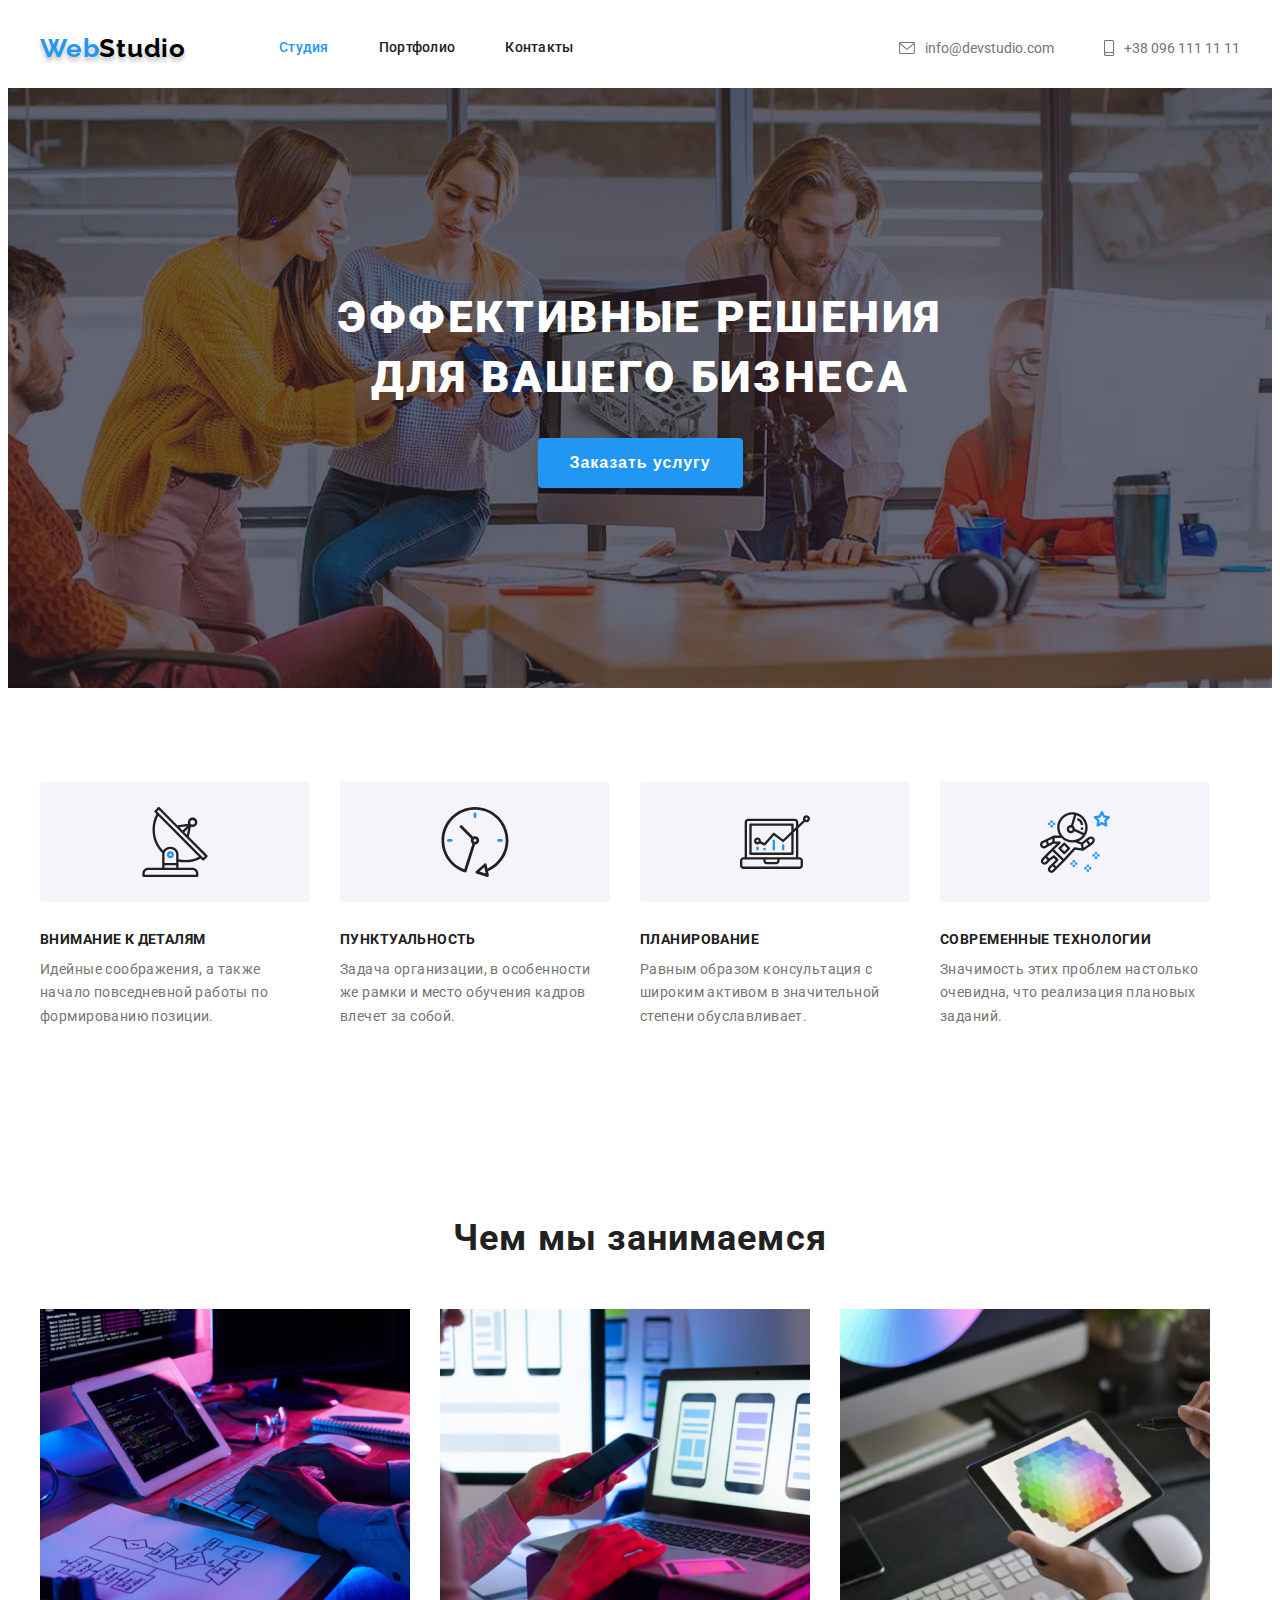
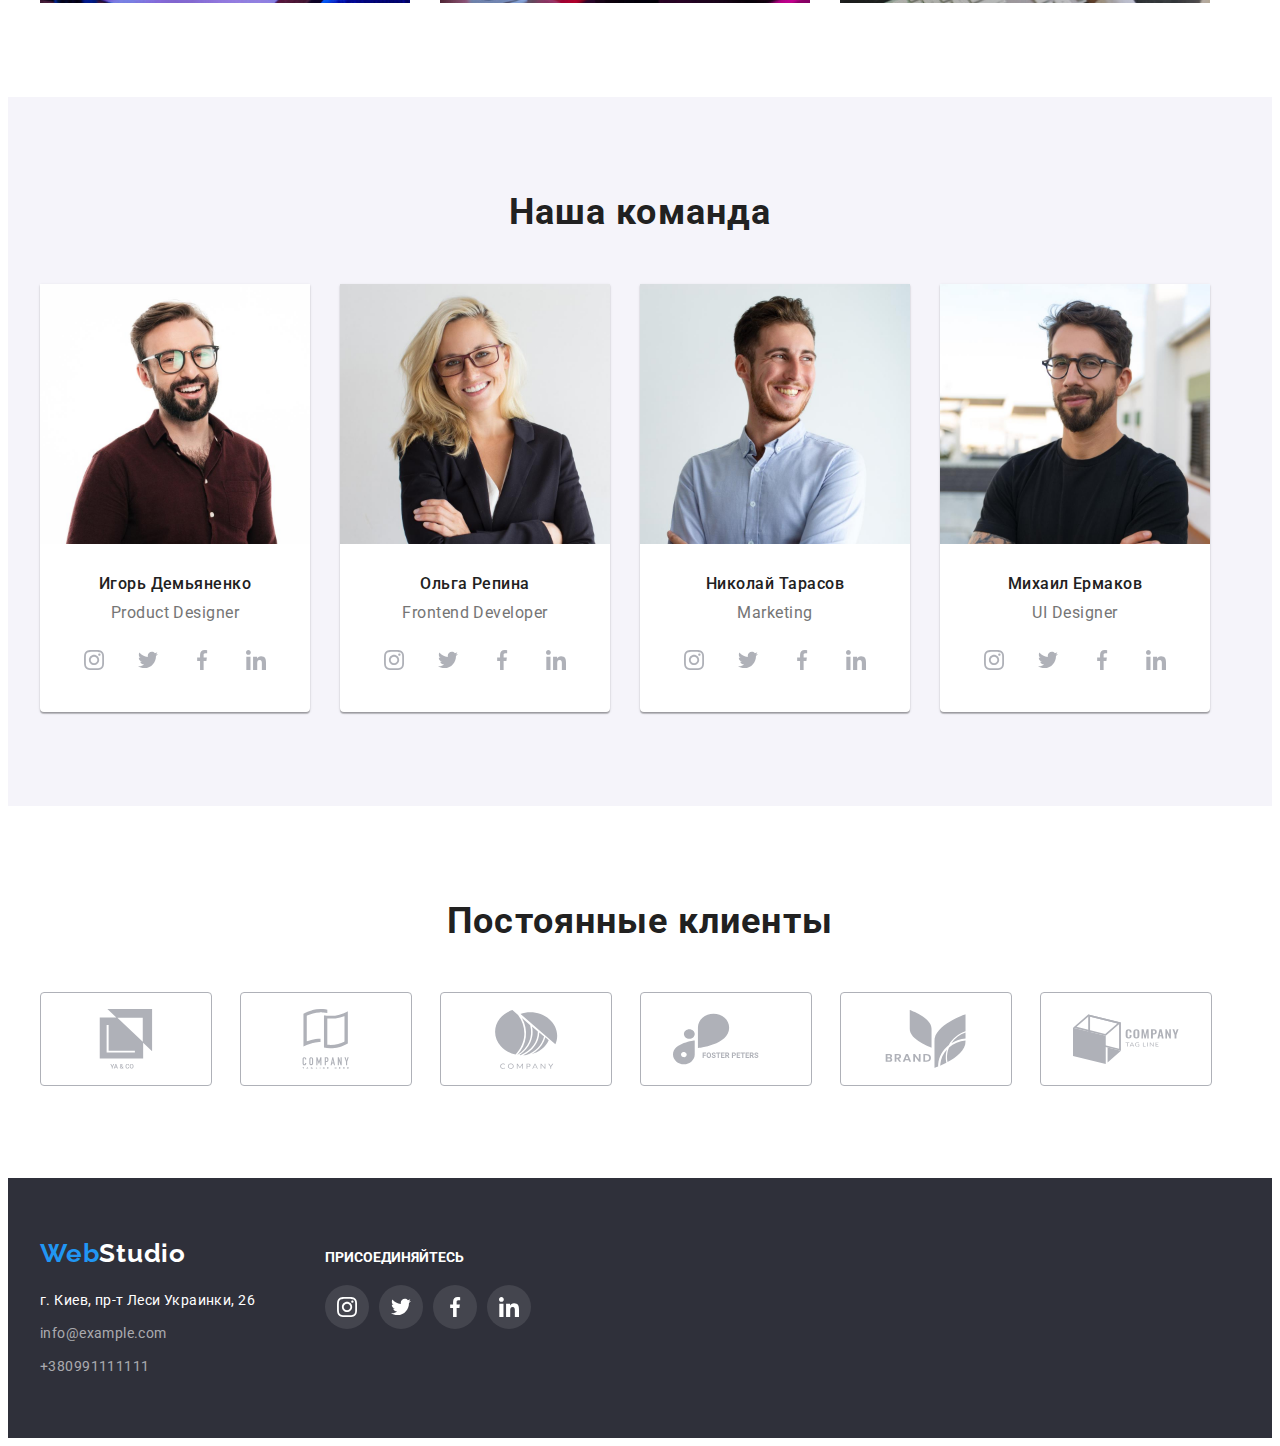
==== index.html @ 55d17532 "clone repository/goit-markup-hw-04" ====
<!DOCTYPE html>
<html lang="ru">
  <head>
    <meta charset="UTF-8" />
    <meta http-equiv="X-UA-Compatible" content="IE=edge" />
    <meta name="viewport" content="width=device-width, initial-scale=1.0" />
    <title>WebStudio</title>
    <link
      rel="stylesheet"
      href="https://cdnjs.cloudflare.com/ajax/libs/modern-normalize/1.1.0/modern-normalize.min.css"
      integrity="sha512-wpPYUAdjBVSE4KJnH1VR1HeZfpl1ub8YT/NKx4PuQ5NmX2tKuGu6U/JRp5y+Y8XG2tV+wKQpNHVUX03MfMFn9Q=="
      crossorigin="anonymous"
      referrerpolicy="no-referrer"
    />
    <link rel="preconnect" href="https://fonts.googleapis.com" />
    <link rel="preconnect" href="https://fonts.gstatic.com" crossorigin />
    <link
      href="https://fonts.googleapis.com/css2?family=Raleway:wght@700&family=Roboto:wght@400;500;700;900&display=swap"
      rel="stylesheet"
    />
    <link rel="stylesheet" href="./css/style.css" />
  </head>
  <body>
    <header class="header">
      <div class="container header-container">
        <nav class="header-nav">
          <a href="" class="header-logo logo"
            >Web<span class="logo-dark">Studio</span>
          </a>
          <ul class="header-list">
            <li class="header-item">
              <a href="./index.html" class="header-link current">Студия</a>
            </li>
            <li class="header-item">
              <a href="./portfolio.html" class="header-link">Портфолио</a>
            </li>
            <li class="header-item">
              <a href="" class="header-link">Контакты</a>
            </li>
          </ul>
        </nav>
        <ul class="contact-list">
          <li class="contact-item">
            <a href="mailto:info@devstudio.com" class="contact-link"
              ><svg class="icon-mail">
                <use
                  href="./images/icons.svg/symbol-defs.svg#icon-envelope"
                ></use>
              </svg>
              info@devstudio.com</a
            >
          </li>
          <li class="contact-item">
            <a href="tel:+380961111111" class="contact-link">
              <svg class="icon-tel" width="10px" height="16px">
                <use
                  href="./images/icons.svg/symbol-defs.svg#icon-smartphone"
                ></use>
              </svg>
              +38 096 111 11 11</a
            >
          </li>
        </ul>
      </div>
    </header>
    <main>
      <section class="hero">
        <div class="container">
          <h1 class="hero-title">Эффективные решения для вашего бизнеса</h1>
          <button type="button" class="hero-btn">Заказать услугу</button>
        </div>
      </section>
      <section class="section">
        <div class="container">
          <h2 class="visually-hidden">Наши преимущества</h2>
          <ul class="advantage-list">
            <li class="advantage-item">
              <div class="advantage-icons-container">
                <svg class="advantage-icon">
                  <use
                    href="./images/icons.svg/symbol-defs.svg#icon-antenna"
                  ></use>
                </svg>
              </div>
              <h3 class="advantage-title">Внимание к деталям</h3>
              <p class="advantage-text">
                Идейные соображения, а также начало повседневной работы по
                формированию позиции.
              </p>
            </li>
            <li class="advantage-item">
              <div class="advantage-icons-container">
                <svg class="advantage-icon">
                  <use
                    href="./images/icons.svg/symbol-defs.svg#icon-clock"
                  ></use>
                </svg>
              </div>
              <h3 class="advantage-title">Пунктуальность</h3>
              <p class="advantage-text">
                Задача организации, в особенности же рамки и место обучения
                кадров влечет за собой.
              </p>
            </li>
            <li class="advantage-item">
              <div class="advantage-icons-container">
                <svg class="advantage-icon">
                  <use
                    href="./images/icons.svg/symbol-defs.svg#icon-diagram"
                  ></use>
                </svg>
              </div>
              <h3 class="advantage-title">Планирование</h3>
              <p class="advantage-text">
                Равным образом консультация с широким активом в значительной
                степени обуславливает.
              </p>
            </li>
            <li class="advantage-item">
              <div class="advantage-icons-container">
                <svg class="advantage-icon">
                  <use
                    href="./images/icons.svg/symbol-defs.svg#icon-astronaut"
                  ></use>
                </svg>
              </div>
              <h3 class="advantage-title">Современные технологии</h3>
              <p class="advantage-text">
                Значимость этих проблем настолько очевидна, что реализация
                плановых заданий.
              </p>
            </li>
          </ul>
        </div>
      </section>
      <section class="section work-section">
        <div class="container">
          <h2 class="job-title section-title">Чем мы занимаемся</h2>
          <ul class="job-list">
            <li class="job-item">
              <img
                src="./images/example-1.jpg"
                alt="специалист работает за ноутбуком"
                width="370"
              />
            </li>
            <li class="job-item">
              <img
                src="./images/example-2.jpg"
                alt="специалист проверяет макет на телефоне"
                width="370"
              />
            </li>
            <li class="job-item">
              <img
                src="./images/example-3.jpg"
                alt="специалист подбирает цветовую гамму"
                width="370"
              />
            </li>
          </ul>
        </div>
      </section>
      <section class="section team-section">
        <div class="container">
          <h2 class="team-title section-title">Наша команда</h2>
          <ul class="team-list">
            <li class="team-item">
              <img
                src="./images/employee-1.jpg"
                alt=" Игорь Демьяненко"
                width="270"
              />
              <div class="team-tag">
                <h3 class="team-name">Игорь Демьяненко</h3>
                <p lang="en" class="team-prof">Product Designer</p>
                <ul class="social-list">
                  <li class="social-item">
                    <a href="" class="social-link">
                      <svg class="social-icon" width="20px" height="20px">
                        <use
                          href="./images/icons.svg/symbol-defs.svg#icon-instagram"
                        ></use>
                      </svg>
                    </a>
                  </li>
                  <li class="social-item">
                    <a href="" class="social-link">
                      <svg class="social-icon" width="20px" height="20px">
                        <use
                          href="./images/icons.svg/symbol-defs.svg#icon-twitter"
                        ></use>
                      </svg>
                    </a>
                  </li>
                  <li class="social-item">
                    <a href="" class="social-link">
                      <svg class="social-icon" width="20px" height="20px">
                        <use
                          href="./images/icons.svg/symbol-defs.svg#icon-facebook"
                        ></use>
                      </svg>
                    </a>
                  </li>
                  <li class="social-item">
                    <a href="" class="social-link">
                      <svg class="social-icon" width="20px" height="20px">
                        <use
                          href="./images/icons.svg/symbol-defs.svg#icon-linkedin"
                        ></use>
                      </svg>
                    </a>
                  </li>
                </ul>
              </div>
            </li>
            <li class="team-item">
              <img
                src="./images/employee-4.jpg"
                alt="Ольга Репина"
                width="270"
              />
              <div class="team-tag">
                <h3 class="team-name">Ольга Репина</h3>
                <p lang="en" class="team-prof">Frontend Developer</p>
                <ul class="social-list">
                  <li class="social-item">
                    <a href="" class="social-link">
                      <svg class="social-icon" width="20px" height="20px">
                        <use
                          href="./images/icons.svg/symbol-defs.svg#icon-instagram"
                        ></use>
                      </svg>
                    </a>
                  </li>
                  <li class="social-item">
                    <a href="" class="social-link">
                      <svg class="social-icon" width="20px" height="20px">
                        <use
                          href="./images/icons.svg/symbol-defs.svg#icon-twitter"
                        ></use>
                      </svg>
                    </a>
                  </li>
                  <li class="social-item">
                    <a href="" class="social-link">
                      <svg class="social-icon" width="20px" height="20px">
                        <use
                          href="./images/icons.svg/symbol-defs.svg#icon-facebook"
                        ></use>
                      </svg>
                    </a>
                  </li>
                  <li class="social-item">
                    <a href="" class="social-link">
                      <svg class="social-icon" width="20px" height="20px">
                        <use
                          href="./images/icons.svg/symbol-defs.svg#icon-linkedin"
                        ></use>
                      </svg>
                    </a>
                  </li>
                </ul>
              </div>
            </li>
            <li class="team-item">
              <img
                src="./images/employee-3.jpg"
                alt="Николай Тарасов"
                width="270"
              />
              <div class="team-tag">
                <h3 class="team-name">Николай Тарасов</h3>
                <p lang="en" class="team-prof">Marketing</p>
                <ul class="social-list">
                  <li class="social-item">
                    <a href="" class="social-link">
                      <svg class="social-icon" width="20px" height="20px">
                        <use
                          href="./images/icons.svg/symbol-defs.svg#icon-instagram"
                        ></use>
                      </svg>
                    </a>
                  </li>
                  <li class="social-item">
                    <a href="" class="social-link">
                      <svg class="social-icon" width="20px" height="20px">
                        <use
                          href="./images/icons.svg/symbol-defs.svg#icon-twitter"
                        ></use>
                      </svg>
                    </a>
                  </li>
                  <li class="social-item">
                    <a href="" class="social-link">
                      <svg class="social-icon" width="20px" height="20px">
                        <use
                          href="./images/icons.svg/symbol-defs.svg#icon-facebook"
                        ></use>
                      </svg>
                    </a>
                  </li>
                  <li class="social-item">
                    <a href="" class="social-link">
                      <svg class="social-icon" width="20px" height="20px">
                        <use
                          href="./images/icons.svg/symbol-defs.svg#icon-linkedin"
                        ></use>
                      </svg>
                    </a>
                  </li>
                </ul>
              </div>
            </li>
            <li class="team-item">
              <img
                src="./images/employee-2.jpg"
                alt="Ольга Репина"
                width="270"
              />
              <div class="team-tag">
                <h3 class="team-name">Михаил Ермаков</h3>
                <p lang="en" class="team-prof">UI Designer</p>
                <ul class="social-list">
                  <li class="social-item">
                    <a href="" class="social-link">
                      <svg class="social-icon" width="20px" height="20px">
                        <use
                          href="./images/icons.svg/symbol-defs.svg#icon-instagram"
                        ></use>
                      </svg>
                    </a>
                  </li>
                  <li class="social-item">
                    <a href="" class="social-link">
                      <svg class="social-icon" width="20px" height="20px">
                        <use
                          href="./images/icons.svg/symbol-defs.svg#icon-twitter"
                        ></use>
                      </svg>
                    </a>
                  </li>
                  <li class="social-item">
                    <a href="" class="social-link">
                      <svg class="social-icon" width="20px" height="20px">
                        <use
                          href="./images/icons.svg/symbol-defs.svg#icon-facebook"
                        ></use>
                      </svg>
                    </a>
                  </li>
                  <li class="social-item">
                    <a href="" class="social-link">
                      <svg class="social-icon" width="20px" height="20px">
                        <use
                          href="./images/icons.svg/symbol-defs.svg#icon-linkedin"
                        ></use>
                      </svg>
                    </a>
                  </li>
                </ul>
              </div>
            </li>
          </ul>
        </div>
      </section>
      <section class="section">
        <div class="container">
          <h2 class="customers-title">Постоянные клиенты</h2>
          <ul class="customers-list">
            <li class="customers-item">
              <a href="" class="customers-logo-link"
                ><svg class="customers-icon ya-and-go">
                  <use
                    href="./images/icons.svg/symbol-defs.svg#icon-company-ya-and-go"
                  ></use>
                </svg>
              </a>
            </li>
            <li class="customers-item">
              <a href="" class="customers-logo-link"
                ><svg class="customers-icon">
                  <use
                    href="./images/icons.svg/symbol-defs.svg#icon-company-tagline-here"
                  ></use>
                </svg>
              </a>
            </li>
            <li class="customers-item">
              <a href="" class="customers-logo-link"
                ><svg class="customers-icon">
                  <use
                    href="./images/icons.svg/symbol-defs.svg#icon-company-company"
                  ></use>
                </svg>
              </a>
            </li>
            <li class="customers-item">
              <a href="" class="customers-logo-link"
                ><svg class="customers-icon">
                  <use
                    href="./images/icons.svg/symbol-defs.svg#icon-company-foster-peters"
                  ></use>
                </svg>
              </a>
            </li>
            <li class="customers-item">
              <a href="" class="customers-logo-link"
                ><svg class="customers-icon">
                  <use
                    href="./images/icons.svg/symbol-defs.svg#icon-company-brand"
                  ></use>
                </svg>
              </a>
            </li>
            <li class="customers-item">
              <a href="" class="customers-logo-link"
                ><svg class="customers-icon">
                  <use
                    href="./images/icons.svg/symbol-defs.svg#icon-company-company-tagline"
                  ></use>
                </svg>
              </a>
            </li>
          </ul>
        </div>
      </section>
    </main>
    <footer class="footer">
      <div class="container footer-container">
        <div class="footer-address">
          <a href="" class="logo link logo-footer"
            >Web<span class="logo-light">Studio</span></a
          >
          <address class="address">
            <ul class="address-list">
              <li class="address-item">
                <a
                  href="https://goo.gl/maps/xxZV7dTHUAhbYHM78"
                  class="address-link link"
                  >г. Киев, пр-т Леси Украинки, 26</a
                >
              </li>
              <li class="address-item">
                <a href="mailto:info@example.com" class="address-contact link"
                  >info@example.com</a
                >
              </li>
              <li class="address-item address-item-tel">
                <a href="tel:+380991111111" class="address-contact link"
                  >+380991111111</a
                >
              </li>
            </ul>
          </address>
        </div>
        <div class="footer-contacts">
          <h2 class="footer-social-title">присоединяйтесь</h2>
          <ul class="social-list">
            <li class="social-item">
              <a href="" class="footer-social-link">
                <svg class="footer-social-icon" width="20px" height="20px">
                  <use
                    href="./images/icons.svg/symbol-defs.svg#icon-instagram"
                  ></use>
                </svg>
              </a>
            </li>
            <li class="social-item">
              <a href="" class="footer-social-link">
                <svg class="footer-social-icon" width="20px" height="20px">
                  <use
                    href="./images/icons.svg/symbol-defs.svg#icon-twitter"
                  ></use>
                </svg>
              </a>
            </li>
            <li class="social-item">
              <a href="" class="footer-social-link">
                <svg class="footer-social-icon" width="20px" height="20px">
                  <use
                    href="./images/icons.svg/symbol-defs.svg#icon-facebook"
                  ></use>
                </svg>
              </a>
            </li>
            <li class="social-item">
              <a href="" class="footer-social-link">
                <svg class="footer-social-icon" width="20px" height="20px">
                  <use
                    href="./images/icons.svg/symbol-defs.svg#icon-linkedin"
                  ></use>
                </svg>
              </a>
            </li>
          </ul>
        </div>
      </div>
    </footer>
  </body>
</html>
---- css/style.css ----
:root {
  /* text-color */
  --primary-text-color: #212121;
  --second-text-color: #757575;
  --third-text-color: #ffffff;
  --accent-color: #2196f3;

  /* logo-color */
  --logo-primary-color: #2196f3;
  --logo-header-color: #000000;
  --logo-footer-color: #ffffff;
  /* primary-color-icons */
  --icons-primary-color: #afb1b8;
  /* btn-color */
  --background-btn-color: #f5f4fa;
}

h1,
h2,
h3,
h4,
h5,
h6,
p {
  padding: 0;
  margin: 0;
}
img {
  display: block;
  max-width: 100%;
  height: auto;
}

a {
  text-decoration: none;
}

ul {
  list-style: none;
  padding: 0;
  margin: 0;
}

body {
  font-size: 14px;
  font-family: 'Roboto', sans-serif;
  color: var(--primary-text-color);
}
.visually-hidden {
  position: absolute;
  white-space: nowrap;
  width: 1px;
  height: 1px;
  overflow: hidden;
  border: 0;
  padding: 0;
  clip: rect(0 0 0 0);
  clip-path: inset(50%);
  margin: -1px;
}
.section-title {
  font-weight: 700;
  font-size: 36px;
  line-height: 1.17;
  letter-spacing: 0.03em;
  color: var(--primary-text-color);
}
.logo {
  font-family: Raleway;
  font-weight: 700;
  font-size: 26px;
  line-height: 1.19;
  letter-spacing: 0.03em;
  color: var(--logo-primary-color);
}

.logo-dark {
  color: var(--logo-header-color);
}
.logo-light {
  color: var(--logo-footer-color);
}
.list {
  list-style: none;
}

.container {
  width: 1200px;
  padding: 0 15px;
  margin: 0 auto;
}
/* ==========================header=================== */
.header {
  border-bottom: 1px;
}

.header-container {
  display: flex;
}

.header-nav {
  display: flex;
  align-items: center;
}
.header-logo {
  margin-right: 93px;
  text-shadow: 0px 4px 4px rgba(0, 0, 0, 0.25);
}
.header-list {
  display: flex;
}

.header-item:not(:last-child) {
  margin-right: 50px;
}
.header-link {
  display: block;
  padding: 32px 0px;
  color: inherit;
  font-weight: 500;
  line-height: 1.14;
  letter-spacing: 0.02em;
}
.header-link:focus,
.header-link:hover {
  color: var(--accent-color);
}

.current {
  color: var(--accent-color);
  text-decoration: none;
}

.contact-list {
  align-items: center;
  margin-left: auto;
  display: flex;
}

.contact-item {
  display: flex;
  align-items: center;
  color: var(--second-text-color);
}

.contact-item:not(:last-child) {
  margin-right: 50px;
}

.contact-link {
  display: flex;
  align-items: center;
  color: var(--second-text-color);
  padding: 32px 0px;
}
.contact-link:hover,
.contact-link:focus {
  color: var(--accent-color);
}

.contact-link:hover .icon-mail,
.contact-link:focus .icon-mail {
  fill: var(--accent-color);
}

.contact-link:hover .icon-tel,
.contact-link:focus .icon-tel {
  fill: var(--accent-color);
}

.icon-mail {
  width: 16px;
  height: 12px;
  margin-right: 10px;
  fill: #757575;
}

.icon-tel {
  width: 10px;
  height: 16px;
  margin-right: 10px;
  fill: #757575;
}

/* ===============hero================ */
.hero {
  padding: 200px 0;
  text-align: center;
  background-image: linear-gradient(
      rgba(47, 48, 58, 0.4),
      rgba(47, 48, 58, 0.4)
    ),
    url(../images/background-image.jpg);
  background-color: #2f303a;
  background-repeat: no-repeat;
  background-size: cover;
  background-position: center;
}

.hero-title {
  width: 696px;
  font-weight: 900;
  font-size: 44px;
  line-height: 1.36;

  margin: 0 auto;
  letter-spacing: 0.06em;
  text-transform: uppercase;

  color: var(--third-text-color);
}

.hero-btn {
  margin-top: 30px;
  padding: 10px 32px;
  background-color: #2196f3;
  font-weight: 700;
  font-size: 16px;
  line-height: 1.87;
  letter-spacing: 0.06em;

  color: var(--third-text-color);
  box-shadow: 0px 4px 4px rgba(0, 0, 0, 0.15);
  border-radius: 4px;
  border: none;
}
.hero-btn:focus,
.hero-btn:hover {
  cursor: pointer;
  background-color: #188ce8;
}
/* ================advantage================ */
.section {
  padding: 94px 0;
}
.advantage-list {
  display: flex;
}
.advantage-title {
  margin-bottom: 10px;
  font-weight: 700;
  font-size: 14px;
  line-height: 1.14;
  letter-spacing: 0.03em;
  text-transform: uppercase;
  color: var(--primary-text-color);
}

.advantage-item {
  width: 270px;
}
.advantage-item:not(:last-child) {
  margin-right: 30px;
}
.advantage-text {
  font-size: 14px;
  line-height: 1.71;
  letter-spacing: 0.03em;

  color: var(--second-text-color);
}

.advantage-icon {
  width: 70px;
  height: 70px;
}

.advantage-icons-container {
  display: flex;
  align-items: center;
  justify-content: center;
  width: 270px;
  height: 120px;
  margin-bottom: 30px;
  border-radius: 4px;
  background-color: var(--background-btn-color);
}
/* ===============what we do================= */
.work-section {
  padding-top: 0;
}
.job-title {
  text-align: center;
  margin-top: 94px;
  margin-bottom: 50px;
}
.section-title {
}
.job-list {
  display: flex;
}
.job-item:not(:last-child) {
  margin-right: 30px;
}
/* ===============team-====================== */
.team {
  background-color: var(--background-btn-color);
}

.team-section {
  background-color: var(--background-btn-color);
}
.team-tag {
  padding: 30px 0;
}
.team-title {
  text-align: center;
  margin-bottom: 50px;
}
.team-list {
  display: flex;
  text-align: center;
}

.team-item {
  border-radius: 0px 0px 4px 4px;
  background-color: var(--third-text-color);
  box-shadow: 0px 1px 3px rgba(0, 0, 0, 0.12), 0px 1px 1px rgba(0, 0, 0, 0.14),
    0px 2px 1px rgba(0, 0, 0, 0.2);
}

.team-item:not(:last-child) {
  margin-right: 30px;
}

.team-name {
  font-weight: 500;
  font-size: 16px;
  line-height: 1.19;
  letter-spacing: 0.03em;
  color: var(--primary-text-color);
  margin-bottom: 10px;
}
.team-prof {
  font-size: 16px;
  line-height: 1.19;
  letter-spacing: 0.03em;
  color: var(--second-text-color);
  margin-bottom: 16px;
}

.social-list {
  display: flex;
  justify-content: center;
}
.social-item {
  width: 44px;
  height: 44px;
  margin-right: 10px;
}

.social-item:last-child {
  margin-right: 0;
}
.social-link {
  width: 100%;
  height: 100%;
  background-color: var(--third-text-color);
  border-radius: 50%;
  display: flex;
  align-items: center;
  justify-content: center;
}

.social-link:hover,
.social-link:focus {
  background-color: var(--accent-color);
}

.social-link:hover .social-icon,
.social-link:focus .social-icon {
  fill: var(--logo-footer-color);
}
.social-icon {
  fill: var(--icons-primary-color);
}
/* ================customers========== */
.customers-title {
  font-weight: 700;
  font-size: 36px;
  line-height: 1.17;
  text-align: center;
  letter-spacing: 0.03em;
  margin-bottom: 50px;
  color: var(--primary-text-color);
}

.customers-list {
  display: flex;
}

.customers-item {
  width: 170px;
  height: 92px;
}

.customers-item:not(:last-child) {
  margin-right: 30px;
}

.customers-logo-link {
  display: flex;
  width: 100%;
  height: 100%;
  border: 1px solid var(--icons-primary-color);
  border-radius: 4px;
  justify-content: center;
  align-items: center;
}

.customers-logo-link:hover,
.customers-logo-link:focus {
  border-color: var(--accent-color);
}
.customers-icon {
  width: 106px;
  height: 60px;
  fill: var(--icons-primary-color);
}
.customers-logo-link:hover .customers-icon,
.customers-logo-link:focus .customers-icon {
  fill: var(--accent-color);
}
.company {
  padding: 25px 65px 26px 62px;
}
/* =================footer============= */
.logo-footer {
  display: inline-block;
  margin-bottom: 20px;
}
.footer {
  display: flex;
  padding: 60px 0;
  background-color: #2f303a;
}

.footer-container {
  display: flex;
  align-items: baseline;
}

.footer-address {
  margin-right: 70px;
}

.social-item:last-child {
  margin-right: 0;
}
.footer-social-link {
  width: 100%;
  height: 100%;
  background-color: rgba(255, 255, 255, 0.1);
  border-radius: 50%;
  display: flex;
  align-items: center;
  justify-content: center;
}

.footer-social-link:hover,
.footer-social-link:focus {
  background-color: var(--logo-primary-color);
}
.footer-social-title {
  font-size: 14px;
  text-align: left;
  margin-bottom: 20px;
  text-transform: uppercase;
  color: var(--logo-footer-color);
}
.footer-social-icon {
  fill: var(--logo-footer-color);
}

.address-item:not(:last-child) {
  margin-bottom: 9px;
}

.address {
  font-style: inherit;
}
.address-link {
  font-size: 14px;
  line-height: 1.71;
  letter-spacing: 0.03em;
  color: var(--third-text-color);
}
.address-contact {
  font-size: 14px;
  line-height: 1.71;
  letter-spacing: 0.03em;

  color: rgba(255, 255, 255, 0.6);
}
.address-contact:focus,
.address-contact:hover {
  color: var(--third-text-color);
}

/* ==============portfolio=============== */
.filter {
  margin-bottom: 50px;
  justify-content: center;
  display: flex;
}

.filter-item:not(:last-child) {
  margin-right: 8px;
}
.filter-btn {
  font-weight: 500;
  font-size: 16px;
  line-height: 1.63;
  letter-spacing: 0.03em;
  border-radius: 4px;
  background-color: var(--background-btn-color);
  color: var(--primary-text-color);
  border: none;
  padding: 6px 22px;
}

.active-button,
.filter-btn:hover,
.filter-btn:focus {
  border: 0;
  color: var(--third-text-color);
  background-color: var(--accent-color);
  box-shadow: 0px 3px 1px rgba(0, 0, 0, 0.1), 0px 1px 2px rgba(0, 0, 0, 0.08),
    0px 2px 2px rgba(0, 0, 0, 0.12);
}
/* .filter-btn:focus,
.filter-btn:hover {
  cursor: pointer;
  color: var(--third-text-color);
  background-color: var(--accent-color);
  box-shadow: 0px 3px 1px rgba(0, 0, 0, 0.1), 0px 1px 2px rgba(0, 0, 0, 0.08),
    0px 2px 2px rgba(0, 0, 0, 0.12);
} */

.portfolio-list {
  margin-right: -30px;
  margin-bottom: -30px;
  display: flex;
  flex-wrap: wrap;
}

.portfolio-item {
  flex-basis: calc(100% / 3 - 30px);
  margin-right: 30px;
  margin-bottom: 30px;
  background: #ffffff;
  border: 1px solid #eeeeee;
  box-sizing: border-box;
}

.portfolio-link {
  display: block;
}

.portfolio-link:hover,
.portfolio-link:focus {
  box-shadow: 0px 1px 1px rgba(0, 0, 0, 0.12), 0px 4px 4px rgba(0, 0, 0, 0.06),
    1px 4px 6px rgba(0, 0, 0, 0.16);
}

.portfolio-container {
  padding: 20px;
}

.portfolio-title {
  font-weight: 700;
  font-size: 18px;
  line-height: 2;
  letter-spacing: 0.06em;

  color: var(--primary-text-color);
}
.portfolio-text {
  font-size: 16px;
  line-height: 1.87;
  letter-spacing: 0.03em;

  color: var(--second-text-color);
}
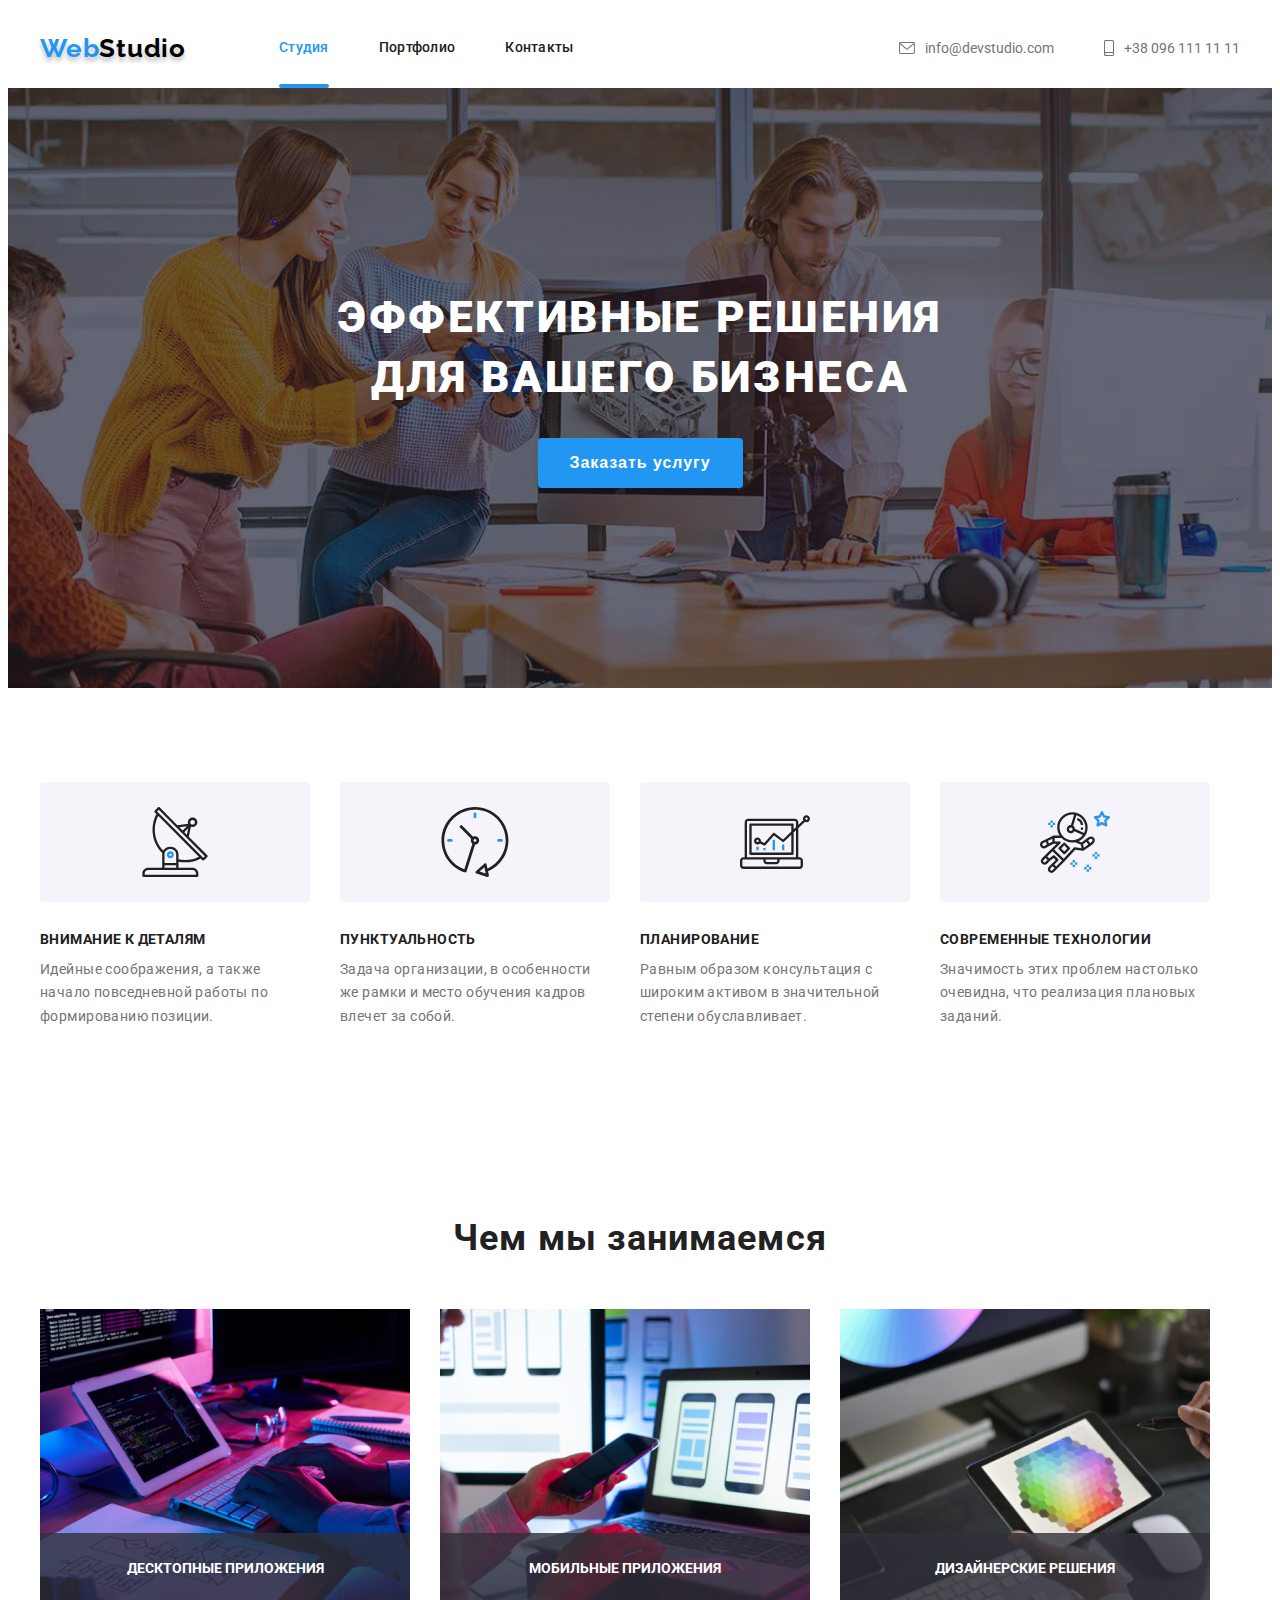
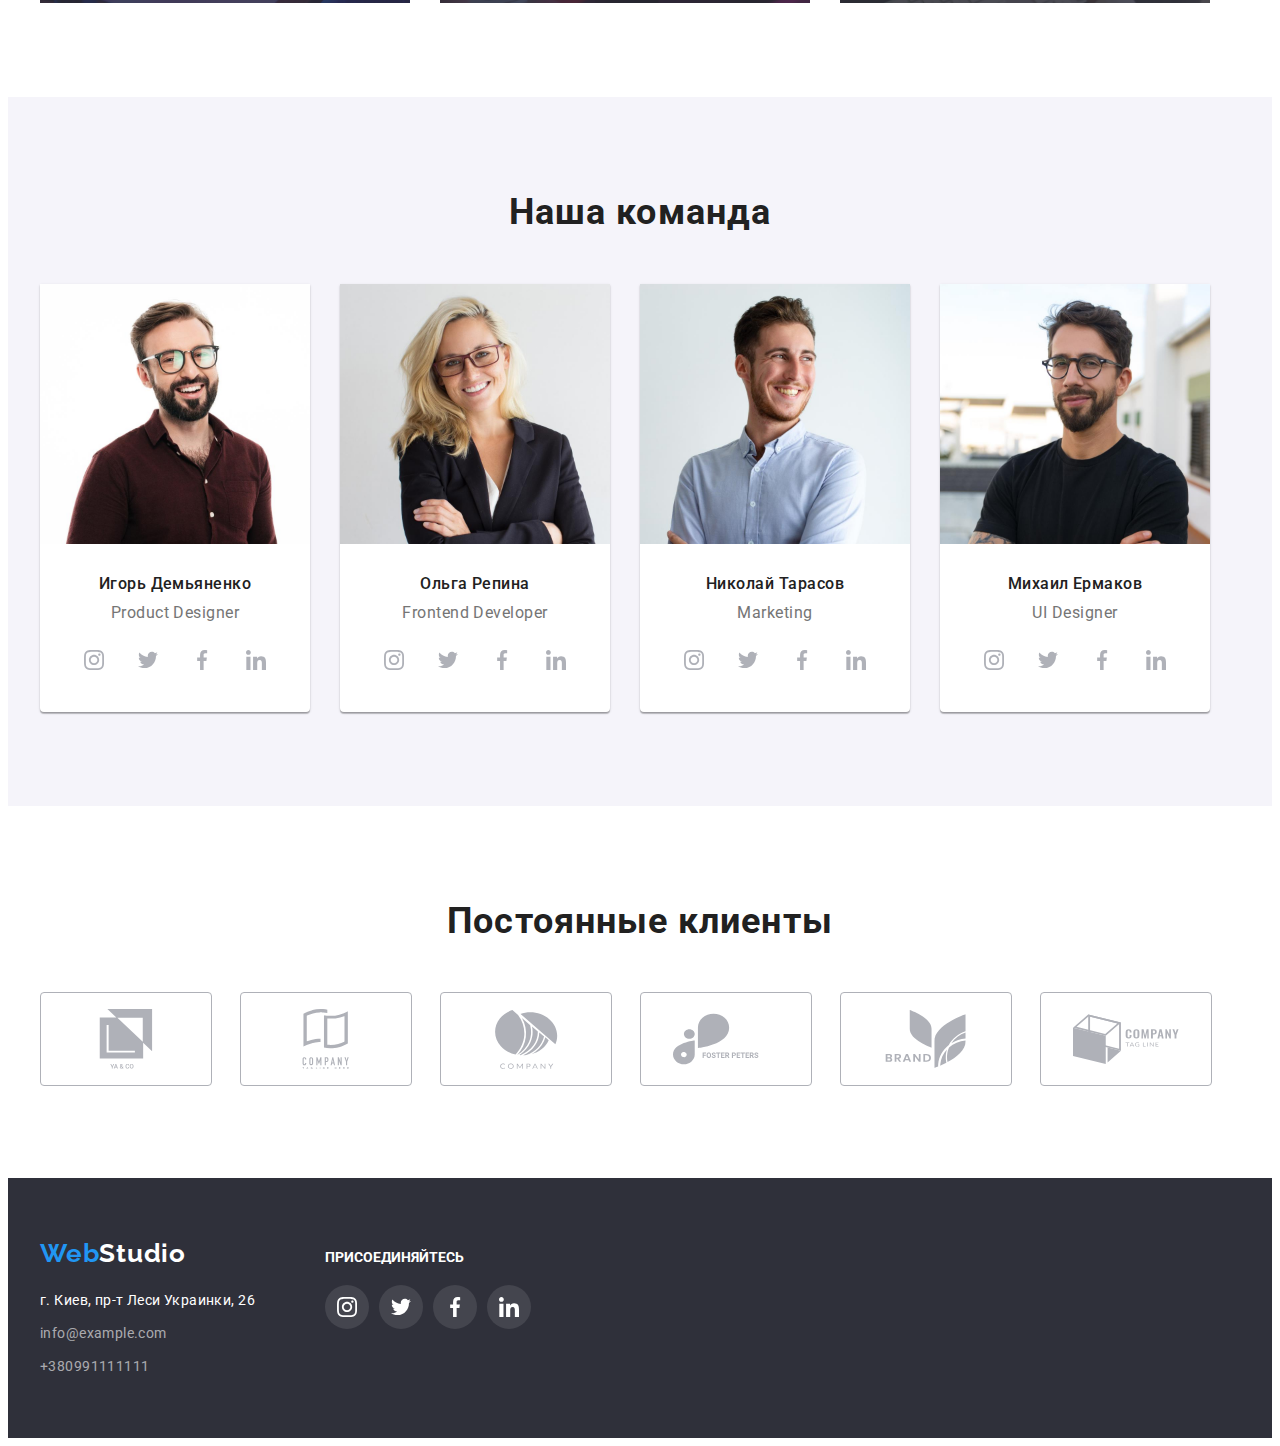
==== commit a0ef68e4: "add animation" ====
--- a/index.html
+++ b/index.html
@@ -19,6 +19,7 @@
       rel="stylesheet"
     />
     <link rel="stylesheet" href="./css/style.css" />
+    <script src="./js/modal.js"></script>
   </head>
   <body>
     <header class="header">
@@ -138,25 +139,40 @@
           <h2 class="job-title section-title">Чем мы занимаемся</h2>
           <ul class="job-list">
             <li class="job-item">
-              <img
-                src="./images/example-1.jpg"
-                alt="специалист работает за ноутбуком"
-                width="370"
-              />
+              <div class="img-container">
+                <img
+                  src="./images/example-1.jpg"
+                  alt="специалист работает за ноутбуком"
+                  width="370"
+                />
+                <div class="img-tag-container">
+                  <p class="img-tag">Десктопные приложения</p>
+                </div>
+              </div>
             </li>
             <li class="job-item">
-              <img
-                src="./images/example-2.jpg"
-                alt="специалист проверяет макет на телефоне"
-                width="370"
-              />
+              <div class="img-container">
+                <img
+                  src="./images/example-2.jpg"
+                  alt="специалист проверяет макет на телефоне"
+                  width="370"
+                />
+                <div class="img-tag-container">
+                  <p class="img-tag">Мобильные приложения</p>
+                </div>
+              </div>
             </li>
             <li class="job-item">
-              <img
-                src="./images/example-3.jpg"
-                alt="специалист подбирает цветовую гамму"
-                width="370"
-              />
+              <div class="img-container">
+                <img
+                  src="./images/example-3.jpg"
+                  alt="специалист подбирает цветовую гамму"
+                  width="370"
+                />
+                <div class="img-tag-container">
+                  <p class="img-tag">Дизайнерские решения</p>
+                </div>
+              </div>
             </li>
           </ul>
         </div>
--- a/css/style.css
+++ b/css/style.css
@@ -114,12 +114,17 @@
   margin-right: 50px;
 }
 .header-link {
+  position: relative;
   display: block;
   padding: 32px 0px;
   color: inherit;
   font-weight: 500;
   line-height: 1.14;
   letter-spacing: 0.02em;
+
+  transition-property: color;
+  transition-duration: 250ms;
+  transition-timing-function: cubic-bezier(0.4, 0, 0.2, 1);
 }
 .header-link:focus,
 .header-link:hover {
@@ -131,6 +136,18 @@
   text-decoration: none;
 }
 
+.current::after {
+  display: block;
+  content: '';
+  position: absolute;
+  width: 100%;
+  height: 4px;
+  background-color: var(--accent-color);
+  border-radius: 2px;
+  bottom: 0;
+  left: 0;
+}
+
 .contact-list {
   align-items: center;
   margin-left: auto;
@@ -152,20 +169,15 @@
   align-items: center;
   color: var(--second-text-color);
   padding: 32px 0px;
-}
+
+  transition-property: color;
+  transition-duration: 250ms;
+  transition-timing-function: cubic-bezier(0.4, 0, 0.2, 1);
+}
+
 .contact-link:hover,
 .contact-link:focus {
   color: var(--accent-color);
-}
-
-.contact-link:hover .icon-mail,
-.contact-link:focus .icon-mail {
-  fill: var(--accent-color);
-}
-
-.contact-link:hover .icon-tel,
-.contact-link:focus .icon-tel {
-  fill: var(--accent-color);
 }
 
 .icon-mail {
@@ -173,6 +185,10 @@
   height: 12px;
   margin-right: 10px;
   fill: #757575;
+
+  transition-property: fill;
+  transition-duration: 250ms;
+  transition-timing-function: cubic-bezier(0.4, 0, 0.2, 1);
 }
 
 .icon-tel {
@@ -180,6 +196,20 @@
   height: 16px;
   margin-right: 10px;
   fill: #757575;
+
+  transition-property: fill;
+  transition-duration: 250ms;
+  transition-timing-function: cubic-bezier(0.4, 0, 0.2, 1);
+}
+
+.contact-link:hover .icon-mail,
+.contact-link:focus .icon-mail {
+  fill: var(--accent-color);
+}
+
+.contact-link:hover .icon-tel,
+.contact-link:focus .icon-tel {
+  fill: var(--accent-color);
 }
 
 /* ===============hero================ */
@@ -223,6 +253,8 @@
   box-shadow: 0px 4px 4px rgba(0, 0, 0, 0.15);
   border-radius: 4px;
   border: none;
+
+  transition: background-color 250ms cubic-bezier(0.4, 0, 0.2, 1);
 }
 .hero-btn:focus,
 .hero-btn:hover {
@@ -292,6 +324,33 @@
 .job-item:not(:last-child) {
   margin-right: 30px;
 }
+
+.img-container {
+  position: relative;
+  overflow: hidden;
+  width: 370px;
+  height: 294px;
+}
+
+.img-tag-container {
+  display: flex;
+  align-items: center;
+  justify-content: center;
+  position: absolute;
+  left: 0;
+  bottom: 0;
+  width: 100%;
+  height: 70px;
+  background-color: rgba(47, 48, 58, 0.8);
+}
+
+.img-tag {
+  font-weight: 700;
+  text-transform: uppercase;
+
+  color: var(--logo-footer-color);
+}
+
 /* ===============team-====================== */
 .team {
   background-color: var(--background-btn-color);
@@ -360,6 +419,8 @@
   display: flex;
   align-items: center;
   justify-content: center;
+
+  transition: background-color 250ms cubic-bezier(0.4, 0, 0.2, 1);
 }
 
 .social-link:hover,
@@ -373,6 +434,8 @@
 }
 .social-icon {
   fill: var(--icons-primary-color);
+
+  transition: fill 250ms cubic-bezier(0.4, 0, 0.2, 1);
 }
 /* ================customers========== */
 .customers-title {
@@ -406,6 +469,8 @@
   border-radius: 4px;
   justify-content: center;
   align-items: center;
+
+  transition: border-color 250ms cubic-bezier(0.4, 0, 0.2, 1);
 }
 
 .customers-logo-link:hover,
@@ -416,6 +481,8 @@
   width: 106px;
   height: 60px;
   fill: var(--icons-primary-color);
+
+  transition: fill 250ms cubic-bezier(0.4, 0, 0.2, 1);
 }
 .customers-logo-link:hover .customers-icon,
 .customers-logo-link:focus .customers-icon {
@@ -455,6 +522,8 @@
   display: flex;
   align-items: center;
   justify-content: center;
+
+  transition: background-color 250ms cubic-bezier(0.4, 0, 0.2, 1);
 }
 
 .footer-social-link:hover,
@@ -491,6 +560,8 @@
   letter-spacing: 0.03em;
 
   color: rgba(255, 255, 255, 0.6);
+
+  transition: color 250ms cubic-bezier(0.4, 0, 0.2, 1);
 }
 .address-contact:focus,
 .address-contact:hover {
@@ -517,6 +588,10 @@
   color: var(--primary-text-color);
   border: none;
   padding: 6px 22px;
+
+  transition: color 250ms cubic-bezier(0.4, 0, 0.2, 1),
+    background-color 250ms cubic-bezier(0.4, 0, 0.2, 1),
+    box-shadow 250ms cubic-bezier(0.4, 0, 0.2, 1);
 }
 
 .active-button,
@@ -528,14 +603,6 @@
   box-shadow: 0px 3px 1px rgba(0, 0, 0, 0.1), 0px 1px 2px rgba(0, 0, 0, 0.08),
     0px 2px 2px rgba(0, 0, 0, 0.12);
 }
-/* .filter-btn:focus,
-.filter-btn:hover {
-  cursor: pointer;
-  color: var(--third-text-color);
-  background-color: var(--accent-color);
-  box-shadow: 0px 3px 1px rgba(0, 0, 0, 0.1), 0px 1px 2px rgba(0, 0, 0, 0.08),
-    0px 2px 2px rgba(0, 0, 0, 0.12);
-} */
 
 .portfolio-list {
   margin-right: -30px;
@@ -555,12 +622,40 @@
 
 .portfolio-link {
   display: block;
+
+  transition: box-shadow 250ms cubic-bezier(0.4, 0, 0.2, 1);
 }
 
 .portfolio-link:hover,
 .portfolio-link:focus {
   box-shadow: 0px 1px 1px rgba(0, 0, 0, 0.12), 0px 4px 4px rgba(0, 0, 0, 0.06),
     1px 4px 6px rgba(0, 0, 0, 0.16);
+}
+
+.overlay-container {
+  position: relative;
+}
+
+.overlay-container:hover .overlay{
+  transform: translateY(0);
+}
+.overlay {
+  position: absolute;
+  width: 100%;
+  height: 100%;
+  top: 0;
+  left: 0;
+  padding: 63px 24px;
+  color: var(--logo-footer-color);
+  background: rgba(33, 150, 243, 0.9);
+
+  font-weight: 400;
+  font-size: 18px;
+  line-height: 1.56;
+  letter-spacing: 0.03em;
+  transform: translateY(100%)
+
+  transition :tra() 250ms cubic-bezier(0.4, 0, 0.2, 1);
 }
 
 .portfolio-container {
